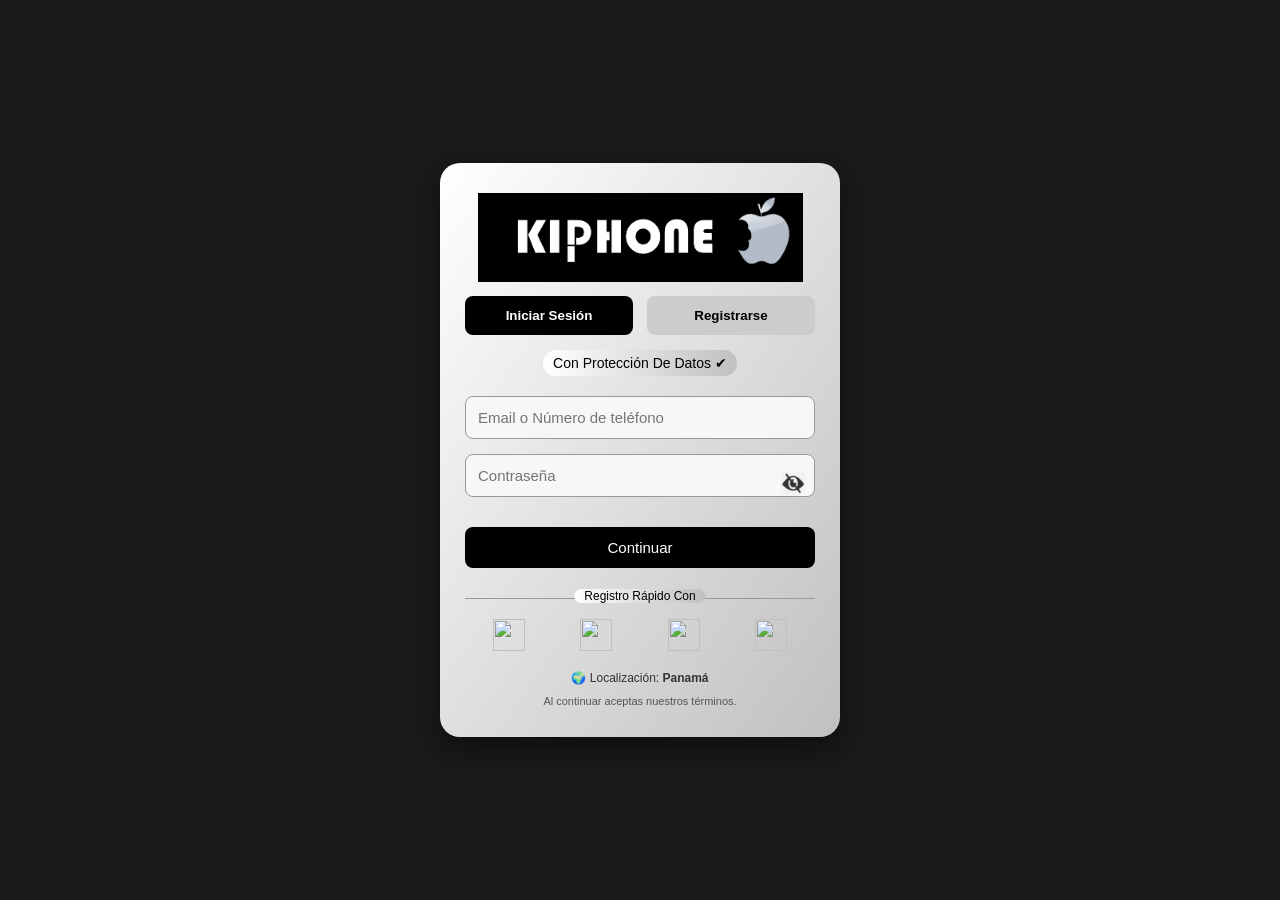
==== index.html @ 6e72846d "Update index.html" ====
<!DOCTYPE html>
<html lang="es">
<head>
  <meta charset="UTF-8" />
  <meta name="viewport" content="width=device-width, initial-scale=1" />
  <title>Registro / Inicio de sesión</title>
  <style>
    body {
      margin: 0;
      font-family: 'Segoe UI', sans-serif;
      background: #1a1a1a;
      display: flex;
      justify-content: center;
      align-items: center;
      height: 100vh;
    }

    .modal {
      background: linear-gradient(to bottom right, #ffffff, #c0c0c0);
      border-radius: 20px;
      box-shadow: 0 10px 30px rgba(0, 0, 0, 0.5);
      width: 90%;
      max-width: 400px;
      padding: 30px 25px;
      text-align: center;
      position: relative;
      box-sizing: border-box;
    }

    .modal img.logo {
      width: 325px;
      max-width: 100%;
      height: auto;
      margin-bottom: 10px;
    }

    .tabs {
      display: flex;
      justify-content: space-between;
      margin-bottom: 15px;
    }

    .tabs button {
      width: 48%;
      padding: 12px;
      border: none;
      border-radius: 8px;
      cursor: pointer;
      background: #ccc;
      font-weight: bold;
    }

    .tabs button.active {
      background: #000;
      color: #fff;
    }

    .info-protected {
      display: inline-block;
      padding: 5px 10px;
      font-size: 14px;
      border-radius: 20px;
      background: linear-gradient(to right, #ffffff, #c0c0c0);
      color: #000;
      font-weight: 500;
      margin-bottom: 20px;
    }

    input[type="email"], .password-container input {
      width: 100%;
      padding: 12px;
      margin-bottom: 15px;
      border: 1px solid #999;
      border-radius: 8px;
      background-color: #f7f7f7;
      font-size: 15px;
      box-sizing: border-box;
    }

    .password-container {
      position: relative;
      width: 100%;
      margin-bottom: 15px;
    }

    .password-container img {
      position: absolute;
      right: 10px;
      top: 50%;
      transform: translateY(-50%);
      width: 24px;
      height: 24px;
      cursor: pointer;
    }

    .btn-primary {
      width: 100%;
      padding: 12px;
      background: #000;
      color: white;
      border: none;
      border-radius: 8px;
      font-size: 15px;
      cursor: pointer;
      transition: background 0.3s ease;
      margin-bottom: 10px;
    }

    .btn-primary:hover {
      background: #333;
    }

    .divider {
      margin: 20px 0;
      border-top: 1px solid #999;
      position: relative;
    }

    .divider::after {
      content: "Registro Rápido Con";
      position: absolute;
      top: -10px;
      left: 50%;
      transform: translateX(-50%);
      background: linear-gradient(to right, #ffffff, #c0c0c0);
      padding: 0 10px;
      font-size: 12px;
      color: #000;
      border-radius: 20px;
    }

    .social-icons {
      display: flex;
      justify-content: space-around;
      margin: 15px 0;
    }

    .social-icons img {
      width: 32px;
      height: 32px;
      cursor: pointer;
      transition: transform 0.2s;
    }

    .social-icons img:hover {
      transform: scale(1.1);
    }

    .location {
      font-size: 12px;
      color: #333;
      margin-top: 20px;
    }

    .terms {
      font-size: 11px;
      color: #555;
      margin-top: 10px;
    }
  </style>
</head>
<body>

  <div class="modal">
    <img class="logo" src="A KIDPHONE2.0.png" alt="Logo Kidphone" />

    <div class="tabs">
      <button id="btnLogin" class="active" onclick="cambiarModo('login')">Iniciar Sesión</button>
      <button id="btnRegister" onclick="cambiarModo('register')">Registrarse</button>
    </div>

    <div class="info-protected">Con Protección De Datos ✔</div>

    <input type="email" id="email" placeholder="Email o Número de teléfono" required />

    <div class="password-container">
      <input type="password" id="password" placeholder="Contraseña" required />
      <img src="Ojoc2.PNG" id="togglePassword" onclick="togglePassword()" />
    </div>

    <!-- Solo un botón Continuar debajo del logo (hereda login/registro) -->
    <button class="btn-primary" onclick="acceder()">Continuar</button>

    <div class="divider"></div>

    <div class="social-icons">
      <img src="https://cdn.jsdelivr.net/gh/simple-icons/simple-icons/icons/apple.svg" />
      <img src="https://cdn.jsdelivr.net/gh/simple-icons/simple-icons/icons/google.svg" />
      <img src="https://cdn.jsdelivr.net/gh/simple-icons/simple-icons/icons/facebook.svg" />
      <img src="https://cdn.jsdelivr.net/gh/simple-icons/simple-icons/icons/x.svg" />
    </div>

    <div class="location">🌍 Localización: <strong>Panamá</strong></div>

    <div class="terms">
      Al continuar aceptas nuestros términos.
    </div>
  </div>

<script>
let modo = "login";

// Verificar sesión al cargar la página
window.onload = function() {
  const usuario = localStorage.getItem("usuario");
  if (usuario) {
    const datos = JSON.parse(usuario);
    alert("Ya tienes sesión activa como " + datos.name + " 🔐");
  }
};

function cambiarModo(nuevoModo) {
  modo = nuevoModo;
  const btnLogin = document.getElementById("btnLogin");
  const btnRegister = document.getElementById("btnRegister");

  if (modo === "login") {
    btnLogin.classList.add("active");
    btnRegister.classList.remove("active");
  } else {
    btnRegister.classList.add("active");
    btnLogin.classList.remove("active");
  }
}

// Función que maneja login o registro según el modo activo
async function acceder() {
  const email = document.getElementById("email").value.trim();
  const password = document.getElementById("password").value;

  if (!email || !password) {
    alert("Por favor, completa todos los campos.");
    return;
  }

  const endpoint = modo === "login" ? "login" : "register";

  try {
    const response = await fetch(
      `https://commissarial-jerome-phenomenologically.ngrok-free.dev/${endpoint}`,
      {
        method: "POST",
        headers: { "Content-Type": "application/json" },
        body: JSON.stringify({
          name: "Usuario Web",
          email: email,
          password: password
        })
      }
    );

    const data = await response.json();

    if (response.ok) {
      if (modo === "login") {
        localStorage.setItem("usuario", JSON.stringify(data.user));
        alert("Bienvenido " + data.user.name + " 🚀");
        window.location.href = "dashboard.html"; // Redirige automáticamente
      } else {
        alert(data.message || "Registro exitoso ✅");
      }
    } else {
      alert("Error: " + (data.error || "Error desconocido"));
    }
  } catch (error) {
    console.error(error);
    alert("No se pudo conectar al servidor.");
  }
}

function togglePassword() {
  const passwordInput = document.getElementById("password");
  const toggleIcon = document.getElementById("togglePassword");

  if (passwordInput.type === "password") {
    passwordInput.type = "text";
    toggleIcon.src = "Ojoa1.PNG";
  } else {
    passwordInput.type = "password";
    toggleIcon.src = "Ojoc2.PNG";
  }
}
</script>

</body>
</html>
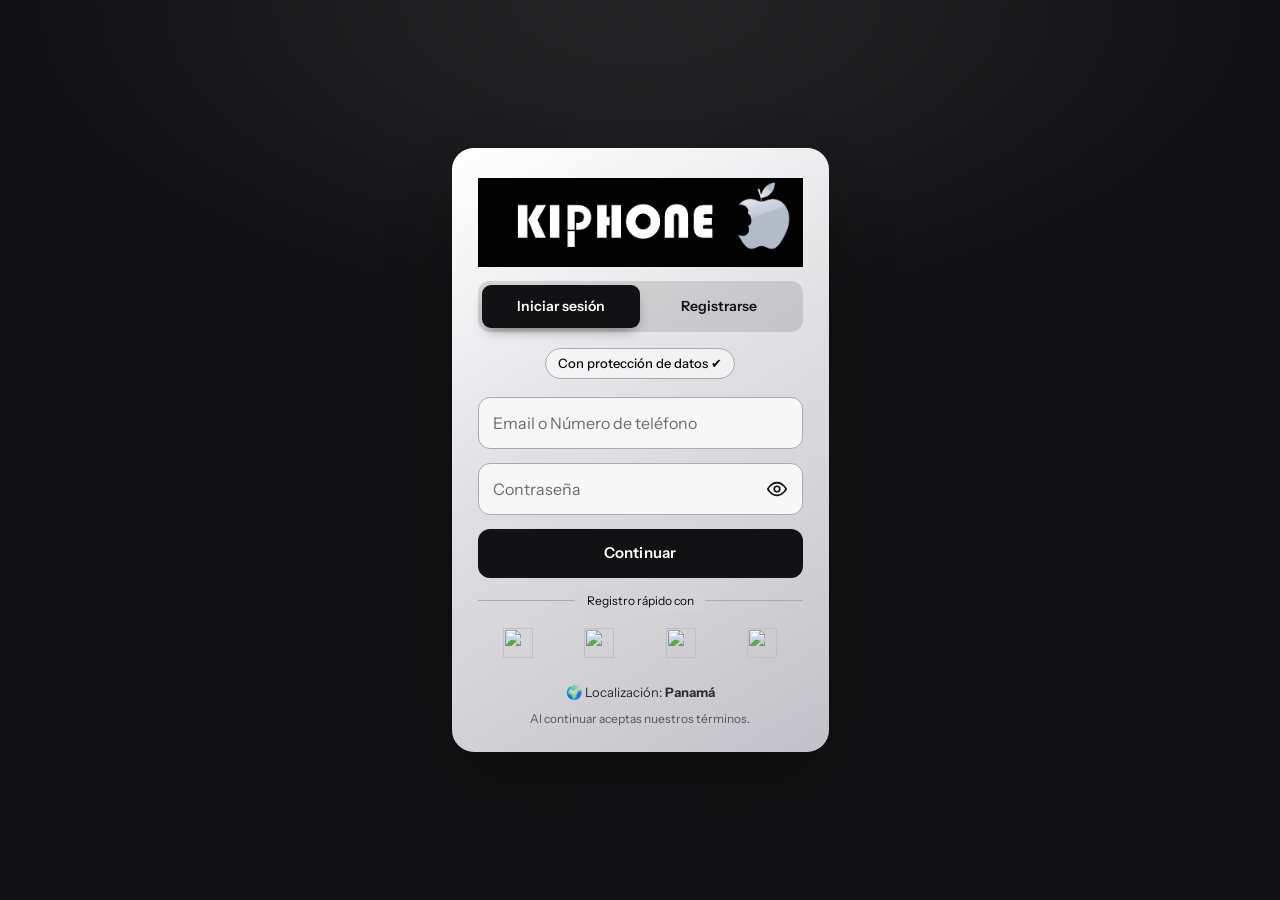
==== commit 026b99c6: "V2" ====
--- a/index.html
+++ b/index.html
@@ -3,284 +3,75 @@
 <head>
   <meta charset="UTF-8" />
   <meta name="viewport" content="width=device-width, initial-scale=1" />
-  <title>Registro / Inicio de sesión</title>
-  <style>
-    body {
-      margin: 0;
-      font-family: 'Segoe UI', sans-serif;
-      background: #1a1a1a;
-      display: flex;
-      justify-content: center;
-      align-items: center;
-      height: 100vh;
-    }
+  <meta name="theme-color" content="#121214" />
+  <title>Kidphone · Iniciar sesión o registrarse</title>
 
-    .modal {
-      background: linear-gradient(to bottom right, #ffffff, #c0c0c0);
-      border-radius: 20px;
-      box-shadow: 0 10px 30px rgba(0, 0, 0, 0.5);
-      width: 90%;
-      max-width: 400px;
-      padding: 30px 25px;
-      text-align: center;
-      position: relative;
-      box-sizing: border-box;
-    }
+  <link rel="preconnect" href="https://fonts.googleapis.com" />
+  <link rel="preconnect" href="https://fonts.gstatic.com" crossorigin />
+  <link href="https://fonts.googleapis.com/css2?family=Bricolage+Grotesque:opsz,wght@12..96,600;12..96,700&family=Instrument+Sans:wght@400;500;600&display=swap" rel="stylesheet" />
 
-    .modal img.logo {
-      width: 325px;
-      max-width: 100%;
-      height: auto;
-      margin-bottom: 10px;
-    }
+  <link rel="stylesheet" href="css/base.css" />
+  <link rel="stylesheet" href="css/auth.css" />
+  
+</head>
+<body class="auth-page">
 
-    .tabs {
-      display: flex;
-      justify-content: space-between;
-      margin-bottom: 15px;
-    }
+  <main>
+    <section class="card" aria-labelledby="auth-title">
+      <img class="logo" src="A KIDPHONE2.0.png" alt="Kidphone" width="325" />
+      <h1 id="auth-title" class="sr-only">Acceder a Kidphone</h1>
 
-    .tabs button {
-      width: 48%;
-      padding: 12px;
-      border: none;
-      border-radius: 8px;
-      cursor: pointer;
-      background: #ccc;
-      font-weight: bold;
-    }
+      <div class="seg" id="seg" data-mode="login" role="tablist" aria-label="Modo de acceso">
+        <span class="seg__thumb" aria-hidden="true"></span>
+        <button type="button" role="tab" id="tab-login" aria-selected="true" aria-controls="auth-form">Iniciar sesión</button>
+        <button type="button" role="tab" id="tab-register" aria-selected="false" aria-controls="auth-form" tabindex="-1">Registrarse</button>
+      </div>
 
-    .tabs button.active {
-      background: #000;
-      color: #fff;
-    }
+      <p class="badge">Con protección de datos ✔</p>
 
-    .info-protected {
-      display: inline-block;
-      padding: 5px 10px;
-      font-size: 14px;
-      border-radius: 20px;
-      background: linear-gradient(to right, #ffffff, #c0c0c0);
-      color: #000;
-      font-weight: 500;
-      margin-bottom: 20px;
-    }
+      <form id="auth-form" novalidate aria-labelledby="tab-login">
+        <label class="field">
+          <span class="sr-only">Email o número de teléfono</span>
+          <input type="text" id="email" name="email" inputmode="email" autocomplete="username"
+                 placeholder="Email o Número de teléfono" required />
+        </label>
 
-    input[type="email"], .password-container input {
-      width: 100%;
-      padding: 12px;
-      margin-bottom: 15px;
-      border: 1px solid #999;
-      border-radius: 8px;
-      background-color: #f7f7f7;
-      font-size: 15px;
-      box-sizing: border-box;
-    }
+        <div class="field field--password">
+          <label class="sr-only" for="password">Contraseña</label>
+          <input type="password" id="password" name="password" autocomplete="current-password"
+                 placeholder="Contraseña" required />
+          <button type="button" class="peek" id="peek" aria-pressed="false" aria-label="Mostrar contraseña">
+            <svg class="eye" viewBox="0 0 24 24" fill="none" stroke="currentColor" stroke-width="1.8" stroke-linecap="round" stroke-linejoin="round" aria-hidden="true">
+              <path d="M2 12s3.6-7 10-7 10 7 10 7-3.6 7-10 7S2 12 2 12z" /><circle cx="12" cy="12" r="3" />
+            </svg>
+            <svg class="eye-off" viewBox="0 0 24 24" fill="none" stroke="currentColor" stroke-width="1.8" stroke-linecap="round" stroke-linejoin="round" aria-hidden="true">
+              <path d="M3 3l18 18" /><path d="M10.6 5.1A10.4 10.4 0 0112 5c6.4 0 10 7 10 7a17 17 0 01-3.2 4M6.3 6.4C3.7 8.2 2 12 2 12s3.6 7 10 7c1.8 0 3.4-.5 4.8-1.2" /><path d="M9.9 9.9a3 3 0 004.2 4.2" />
+            </svg>
+          </button>
+        </div>
 
-    .password-container {
-      position: relative;
-      width: 100%;
-      margin-bottom: 15px;
-    }
+        <p class="msg" id="msg" role="status" aria-live="polite" hidden></p>
 
-    .password-container img {
-      position: absolute;
-      right: 10px;
-      top: 50%;
-      transform: translateY(-50%);
-      width: 24px;
-      height: 24px;
-      cursor: pointer;
-    }
+        <button type="submit" class="btn" id="submit">
+          <span class="btn__label">Continuar</span>
+          <span class="btn__spinner" aria-hidden="true"></span>
+        </button>
+      </form>
 
-    .btn-primary {
-      width: 100%;
-      padding: 12px;
-      background: #000;
-      color: white;
-      border: none;
-      border-radius: 8px;
-      font-size: 15px;
-      cursor: pointer;
-      transition: background 0.3s ease;
-      margin-bottom: 10px;
-    }
+      <div class="divider"><span>Registro rápido con</span></div>
 
-    .btn-primary:hover {
-      background: #333;
-    }
+      <div class="social">
+        <button type="button" aria-label="Apple"><img src="https://cdn.jsdelivr.net/gh/simple-icons/simple-icons/icons/apple.svg" alt="" /></button>
+        <button type="button" aria-label="Google"><img src="https://cdn.jsdelivr.net/gh/simple-icons/simple-icons/icons/google.svg" alt="" /></button>
+        <button type="button" aria-label="Facebook"><img src="https://cdn.jsdelivr.net/gh/simple-icons/simple-icons/icons/facebook.svg" alt="" /></button>
+        <button type="button" aria-label="X"><img src="https://cdn.jsdelivr.net/gh/simple-icons/simple-icons/icons/x.svg" alt="" /></button>
+      </div>
 
-    .divider {
-      margin: 20px 0;
-      border-top: 1px solid #999;
-      position: relative;
-    }
+      <p class="location">🌍 Localización: <strong>Panamá</strong></p>
+      <p class="terms">Al continuar aceptas nuestros términos.</p>
+    </section>
+  </main>
 
-    .divider::after {
-      content: "Registro Rápido Con";
-      position: absolute;
-      top: -10px;
-      left: 50%;
-      transform: translateX(-50%);
-      background: linear-gradient(to right, #ffffff, #c0c0c0);
-      padding: 0 10px;
-      font-size: 12px;
-      color: #000;
-      border-radius: 20px;
-    }
-
-    .social-icons {
-      display: flex;
-      justify-content: space-around;
-      margin: 15px 0;
-    }
-
-    .social-icons img {
-      width: 32px;
-      height: 32px;
-      cursor: pointer;
-      transition: transform 0.2s;
-    }
-
-    .social-icons img:hover {
-      transform: scale(1.1);
-    }
-
-    .location {
-      font-size: 12px;
-      color: #333;
-      margin-top: 20px;
-    }
-
-    .terms {
-      font-size: 11px;
-      color: #555;
-      margin-top: 10px;
-    }
-  </style>
-</head>
-<body>
-
-  <div class="modal">
-    <img class="logo" src="A KIDPHONE2.0.png" alt="Logo Kidphone" />
-
-    <div class="tabs">
-      <button id="btnLogin" class="active" onclick="cambiarModo('login')">Iniciar Sesión</button>
-      <button id="btnRegister" onclick="cambiarModo('register')">Registrarse</button>
-    </div>
-
-    <div class="info-protected">Con Protección De Datos ✔</div>
-
-    <input type="email" id="email" placeholder="Email o Número de teléfono" required />
-
-    <div class="password-container">
-      <input type="password" id="password" placeholder="Contraseña" required />
-      <img src="Ojoc2.PNG" id="togglePassword" onclick="togglePassword()" />
-    </div>
-
-    <!-- Solo un botón Continuar debajo del logo (hereda login/registro) -->
-    <button class="btn-primary" onclick="acceder()">Continuar</button>
-
-    <div class="divider"></div>
-
-    <div class="social-icons">
-      <img src="https://cdn.jsdelivr.net/gh/simple-icons/simple-icons/icons/apple.svg" />
-      <img src="https://cdn.jsdelivr.net/gh/simple-icons/simple-icons/icons/google.svg" />
-      <img src="https://cdn.jsdelivr.net/gh/simple-icons/simple-icons/icons/facebook.svg" />
-      <img src="https://cdn.jsdelivr.net/gh/simple-icons/simple-icons/icons/x.svg" />
-    </div>
-
-    <div class="location">🌍 Localización: <strong>Panamá</strong></div>
-
-    <div class="terms">
-      Al continuar aceptas nuestros términos.
-    </div>
-  </div>
-
-<script>
-let modo = "login";
-
-// Verificar sesión al cargar la página
-window.onload = function() {
-  const usuario = localStorage.getItem("usuario");
-  if (usuario) {
-    const datos = JSON.parse(usuario);
-    alert("Ya tienes sesión activa como " + datos.name + " 🔐");
-  }
-};
-
-function cambiarModo(nuevoModo) {
-  modo = nuevoModo;
-  const btnLogin = document.getElementById("btnLogin");
-  const btnRegister = document.getElementById("btnRegister");
-
-  if (modo === "login") {
-    btnLogin.classList.add("active");
-    btnRegister.classList.remove("active");
-  } else {
-    btnRegister.classList.add("active");
-    btnLogin.classList.remove("active");
-  }
-}
-
-// Función que maneja login o registro según el modo activo
-async function acceder() {
-  const email = document.getElementById("email").value.trim();
-  const password = document.getElementById("password").value;
-
-  if (!email || !password) {
-    alert("Por favor, completa todos los campos.");
-    return;
-  }
-
-  const endpoint = modo === "login" ? "login" : "register";
-
-  try {
-    const response = await fetch(
-      `https://commissarial-jerome-phenomenologically.ngrok-free.dev/${endpoint}`,
-      {
-        method: "POST",
-        headers: { "Content-Type": "application/json" },
-        body: JSON.stringify({
-          name: "Usuario Web",
-          email: email,
-          password: password
-        })
-      }
-    );
-
-    const data = await response.json();
-
-    if (response.ok) {
-      if (modo === "login") {
-        localStorage.setItem("usuario", JSON.stringify(data.user));
-        alert("Bienvenido " + data.user.name + " 🚀");
-        window.location.href = "dashboard.html"; // Redirige automáticamente
-      } else {
-        alert(data.message || "Registro exitoso ✅");
-      }
-    } else {
-      alert("Error: " + (data.error || "Error desconocido"));
-    }
-  } catch (error) {
-    console.error(error);
-    alert("No se pudo conectar al servidor.");
-  }
-}
-
-function togglePassword() {
-  const passwordInput = document.getElementById("password");
-  const toggleIcon = document.getElementById("togglePassword");
-
-  if (passwordInput.type === "password") {
-    passwordInput.type = "text";
-    toggleIcon.src = "Ojoa1.PNG";
-  } else {
-    passwordInput.type = "password";
-    toggleIcon.src = "Ojoc2.PNG";
-  }
-}
-</script>
-
+  <script src="js/auth.js"></script>
 </body>
-</html>+</html>
--- a/css/base.css
+++ b/css/base.css
@@ -0,0 +1,126 @@
+/* ==========================================================================
+   Kidphone · base
+   Tokens, reset, botones y movimiento compartido.
+   Reglas de movimiento (emil-design-eng): solo transform/opacity, ease-out
+   fuerte, < 300 ms en UI, :active scale(.97), hover solo con puntero fino,
+   prefers-reduced-motion = más suave, no cero.
+   ========================================================================== */
+
+:root {
+  /* Marca: negro, plata y rojo (los mismos de la web original) */
+  --ink: #121214;
+  --ink-2: #1c1c20;
+  --graphite: #2b2b30;
+  --paper: #f4f4f6;
+  --white: #ffffff;
+  --text: #0e0e10;
+  --muted: #55555d;
+  --line: #a9a9b0;
+  --line-soft: #d4d4d9;
+  --red: #e30613;
+  --red-press: #b8050f;
+
+  --silver: linear-gradient(150deg, #ffffff 0%, #dcdce0 52%, #c2c2c8 100%);
+
+  --font-display: "Bricolage Grotesque", "Segoe UI", system-ui, sans-serif;
+  --font-body: "Instrument Sans", "Segoe UI", system-ui, sans-serif;
+
+  --radius: 12px;
+  --radius-lg: 22px;
+
+  --ease-out: cubic-bezier(0.23, 1, 0.32, 1);
+  --ease-in-out: cubic-bezier(0.77, 0, 0.175, 1);
+
+  --shadow-card: 0 28px 60px -24px rgba(0, 0, 0, 0.7), 0 1px 0 rgba(255, 255, 255, 0.6) inset;
+}
+
+*, *::before, *::after { box-sizing: border-box; }
+
+html { -webkit-text-size-adjust: 100%; }
+
+body {
+  margin: 0;
+  background: var(--ink);
+  color: var(--text);
+  font-family: var(--font-body);
+  font-size: 16px;
+  line-height: 1.5;
+  -webkit-font-smoothing: antialiased;
+}
+
+img, svg { display: block; max-width: 100%; }
+button, input { font: inherit; color: inherit; }
+button { cursor: pointer; }
+a { color: inherit; }
+
+h1, h2, h3 { font-family: var(--font-display); line-height: 1.15; margin: 0; }
+p { margin: 0; }
+ul { margin: 0; padding: 0; list-style: none; }
+
+.sr-only {
+  position: absolute; width: 1px; height: 1px; margin: -1px; padding: 0;
+  overflow: hidden; clip: rect(0 0 0 0); white-space: nowrap; border: 0;
+}
+
+:focus-visible {
+  outline: 2px solid var(--red);
+  outline-offset: 2px;
+}
+
+/* ---------- Botón ---------- */
+.btn {
+  position: relative;
+  display: inline-flex;
+  align-items: center;
+  justify-content: center;
+  gap: 8px;
+  width: 100%;
+  padding: 13px 18px;
+  border: 0;
+  border-radius: var(--radius);
+  background: var(--ink);
+  color: var(--white);
+  font-weight: 600;
+  font-size: 15px;
+  letter-spacing: 0.01em;
+  transition: transform 140ms var(--ease-out), background-color 160ms ease;
+}
+.btn:active { transform: scale(0.97); }
+.btn[aria-busy="true"] { pointer-events: none; }
+
+.btn__label { transition: opacity 160ms ease, filter 160ms ease; }
+.btn__spinner {
+  position: absolute;
+  width: 18px; height: 18px;
+  border-radius: 50%;
+  border: 2px solid rgba(255, 255, 255, 0.35);
+  border-top-color: var(--white);
+  opacity: 0;
+  transition: opacity 160ms ease;
+}
+.btn[aria-busy="true"] .btn__label { opacity: 0; filter: blur(2px); }
+.btn[aria-busy="true"] .btn__spinner { opacity: 1; animation: spin 600ms linear infinite; }
+
+@keyframes spin { to { transform: rotate(360deg); } }
+
+@media (hover: hover) and (pointer: fine) {
+  .btn:hover { background: var(--red); }
+}
+.btn:active { background: var(--red-press); }
+
+/* ---------- Animaciones de entrada compartidas ---------- */
+@keyframes rise {
+  from { opacity: 0; transform: translateY(10px); }
+  to   { opacity: 1; transform: translateY(0); }
+}
+@keyframes fade {
+  from { opacity: 0; }
+  to   { opacity: 1; }
+}
+
+/* ---------- Movimiento reducido: más suave, no cero ---------- */
+@media (prefers-reduced-motion: reduce) {
+  .btn, .btn__label, .btn__spinner { transition-property: background-color, opacity; }
+  .btn:active { transform: none; }
+  .btn[aria-busy="true"] .btn__spinner { animation-duration: 1.4s; }
+}
--- a/css/auth.css
+++ b/css/auth.css
@@ -0,0 +1,188 @@
+/* Kidphone · login / registro */
+
+body.auth-page {
+  min-height: 100dvh;
+  display: grid;
+  place-items: center;
+  padding: 24px 16px;
+  background:
+    radial-gradient(ellipse 70% 50% at 50% 0%, rgba(255, 255, 255, 0.08), transparent 70%),
+    var(--ink);
+}
+
+.card {
+  position: relative;
+  width: min(100%, 420px);
+  padding: 30px 26px 24px;
+  border-radius: var(--radius-lg);
+  background: var(--silver);
+  box-shadow: var(--shadow-card);
+  text-align: center;
+  animation: card-in 280ms var(--ease-out) both;
+}
+
+@keyframes card-in {
+  from { opacity: 0; transform: translateY(12px) scale(0.98); }
+  to   { opacity: 1; transform: translateY(0) scale(1); }
+}
+
+/* Los hijos entran en cascada: 50 ms entre uno y otro (solo al cargar) */
+.card > * { animation: rise 300ms var(--ease-out) both; }
+.card > :nth-child(1) { animation-delay: 60ms; }
+.card > :nth-child(2) { animation-delay: 60ms; }
+.card > :nth-child(3) { animation-delay: 110ms; }
+.card > :nth-child(4) { animation-delay: 160ms; }
+.card > :nth-child(5) { animation-delay: 210ms; }
+.card > :nth-child(6) { animation-delay: 260ms; }
+.card > :nth-child(7) { animation-delay: 310ms; }
+.card > :nth-child(8) { animation-delay: 360ms; }
+
+.logo { width: 325px; max-width: 100%; height: auto; margin: 0 auto 14px; }
+
+/* ---------- Selector Iniciar sesión / Registrarse ---------- */
+.seg {
+  position: relative;
+  display: grid;
+  grid-template-columns: 1fr 1fr;
+  padding: 4px;
+  margin-bottom: 16px;
+  border-radius: var(--radius);
+  background: rgba(0, 0, 0, 0.12);
+}
+.seg__thumb {
+  position: absolute;
+  inset: 4px auto 4px 4px;
+  width: calc(50% - 4px);
+  border-radius: 9px;
+  background: var(--ink);
+  box-shadow: 0 6px 14px -6px rgba(0, 0, 0, 0.6);
+  transition: transform 240ms var(--ease-in-out);
+}
+.seg[data-mode="register"] .seg__thumb { transform: translateX(100%); }
+.seg.is-instant .seg__thumb { transition-duration: 0ms; }
+
+.seg button {
+  position: relative;
+  z-index: 1;
+  padding: 11px 8px;
+  border: 0;
+  border-radius: 9px;
+  background: transparent;
+  color: var(--ink);
+  font-weight: 600;
+  font-size: 14px;
+  transition: color 200ms ease, transform 140ms var(--ease-out);
+}
+.seg button[aria-selected="true"] { color: var(--white); }
+.seg button:active { transform: scale(0.97); }
+
+.badge {
+  display: inline-block;
+  margin-bottom: 18px;
+  padding: 5px 12px;
+  border-radius: 999px;
+  border: 1px solid var(--line);
+  background: rgba(255, 255, 255, 0.55);
+  font-size: 13px;
+  font-weight: 500;
+}
+
+/* ---------- Campos ---------- */
+.field { display: block; position: relative; margin-bottom: 14px; }
+.field input {
+  width: 100%;
+  padding: 13px 14px;
+  border: 1px solid var(--line);
+  border-radius: var(--radius);
+  background: #f7f7f8;
+  font-size: 16px; /* 16px evita el zoom de iOS al enfocar */
+  transition: border-color 160ms ease, box-shadow 160ms ease, background-color 160ms ease;
+}
+.field input::placeholder { color: #6c6c74; }
+.field input:focus {
+  outline: none;
+  border-color: var(--ink);
+  background: var(--white);
+  box-shadow: 0 0 0 3px rgba(18, 18, 20, 0.14);
+}
+.field--password input { padding-right: 48px; }
+
+.peek {
+  position: absolute;
+  top: 50%; right: 6px;
+  width: 40px; height: 40px;
+  display: grid; place-items: center;
+  border: 0; border-radius: 8px;
+  background: transparent;
+  color: var(--ink);
+  transform: translateY(-50%);
+  transition: transform 140ms var(--ease-out);
+}
+.peek:active { transform: translateY(-50%) scale(0.92); }
+.peek svg { grid-area: 1 / 1; width: 22px; height: 22px; transition: opacity 160ms ease, filter 160ms ease; }
+.peek .eye-off { opacity: 0; filter: blur(2px); }
+.peek[aria-pressed="true"] .eye { opacity: 0; filter: blur(2px); }
+.peek[aria-pressed="true"] .eye-off { opacity: 1; filter: blur(0); }
+
+/* ---------- Mensaje de estado (sustituye a alert()) ---------- */
+.msg {
+  margin: 0 0 12px;
+  padding: 10px 12px;
+  border-radius: 10px;
+  font-size: 14px;
+  font-weight: 500;
+  text-align: left;
+  opacity: 1;
+  transform: translateY(0);
+  transition: opacity 200ms var(--ease-out), transform 200ms var(--ease-out);
+  @starting-style { opacity: 0; transform: translateY(-6px); }
+}
+.msg[hidden] { display: none; }
+.msg--error { background: #fde8ea; color: #8a0610; border: 1px solid #f3b5ba; }
+.msg--ok { background: #e4f4e8; color: #11522a; border: 1px solid #b4dcc0; }
+
+/* ---------- Registro rápido ---------- */
+.divider {
+  position: relative;
+  margin: 22px 0 18px;
+  border-top: 1px solid var(--line);
+}
+.divider span {
+  position: absolute;
+  top: 0; left: 50%;
+  transform: translate(-50%, -50%);
+  padding: 2px 12px;
+  border-radius: 999px;
+  background: #d3d3d8;
+  font-size: 12px;
+}
+
+.social { display: flex; justify-content: space-around; margin-bottom: 16px; }
+.social button {
+  width: 48px; height: 48px;
+  display: grid; place-items: center;
+  border: 0; border-radius: 50%;
+  background: transparent;
+  transition: transform 140ms var(--ease-out);
+}
+.social button:active { transform: scale(0.92); }
+.social img { width: 30px; height: 30px; }
+@media (hover: hover) and (pointer: fine) {
+  .social button:hover { transform: scale(1.08); }
+}
+
+.location { font-size: 13px; color: #2c2c31; margin-top: 6px; }
+.terms { font-size: 12px; color: var(--muted); margin-top: 8px; }
+
+@media (max-width: 380px) {
+  .card { padding: 24px 18px 20px; }
+}
+
+/* ---------- Movimiento reducido: solo opacidad ---------- */
+@media (prefers-reduced-motion: reduce) {
+  .card, .card > * { animation-name: fade; animation-duration: 200ms; }
+  .seg__thumb { transition: none; }
+  .seg button:active, .peek:active, .social button:active { transform: none; }
+  .peek:active { transform: translateY(-50%); }
+  .msg { transition-property: opacity; @starting-style { opacity: 0; transform: none; } }
+}
